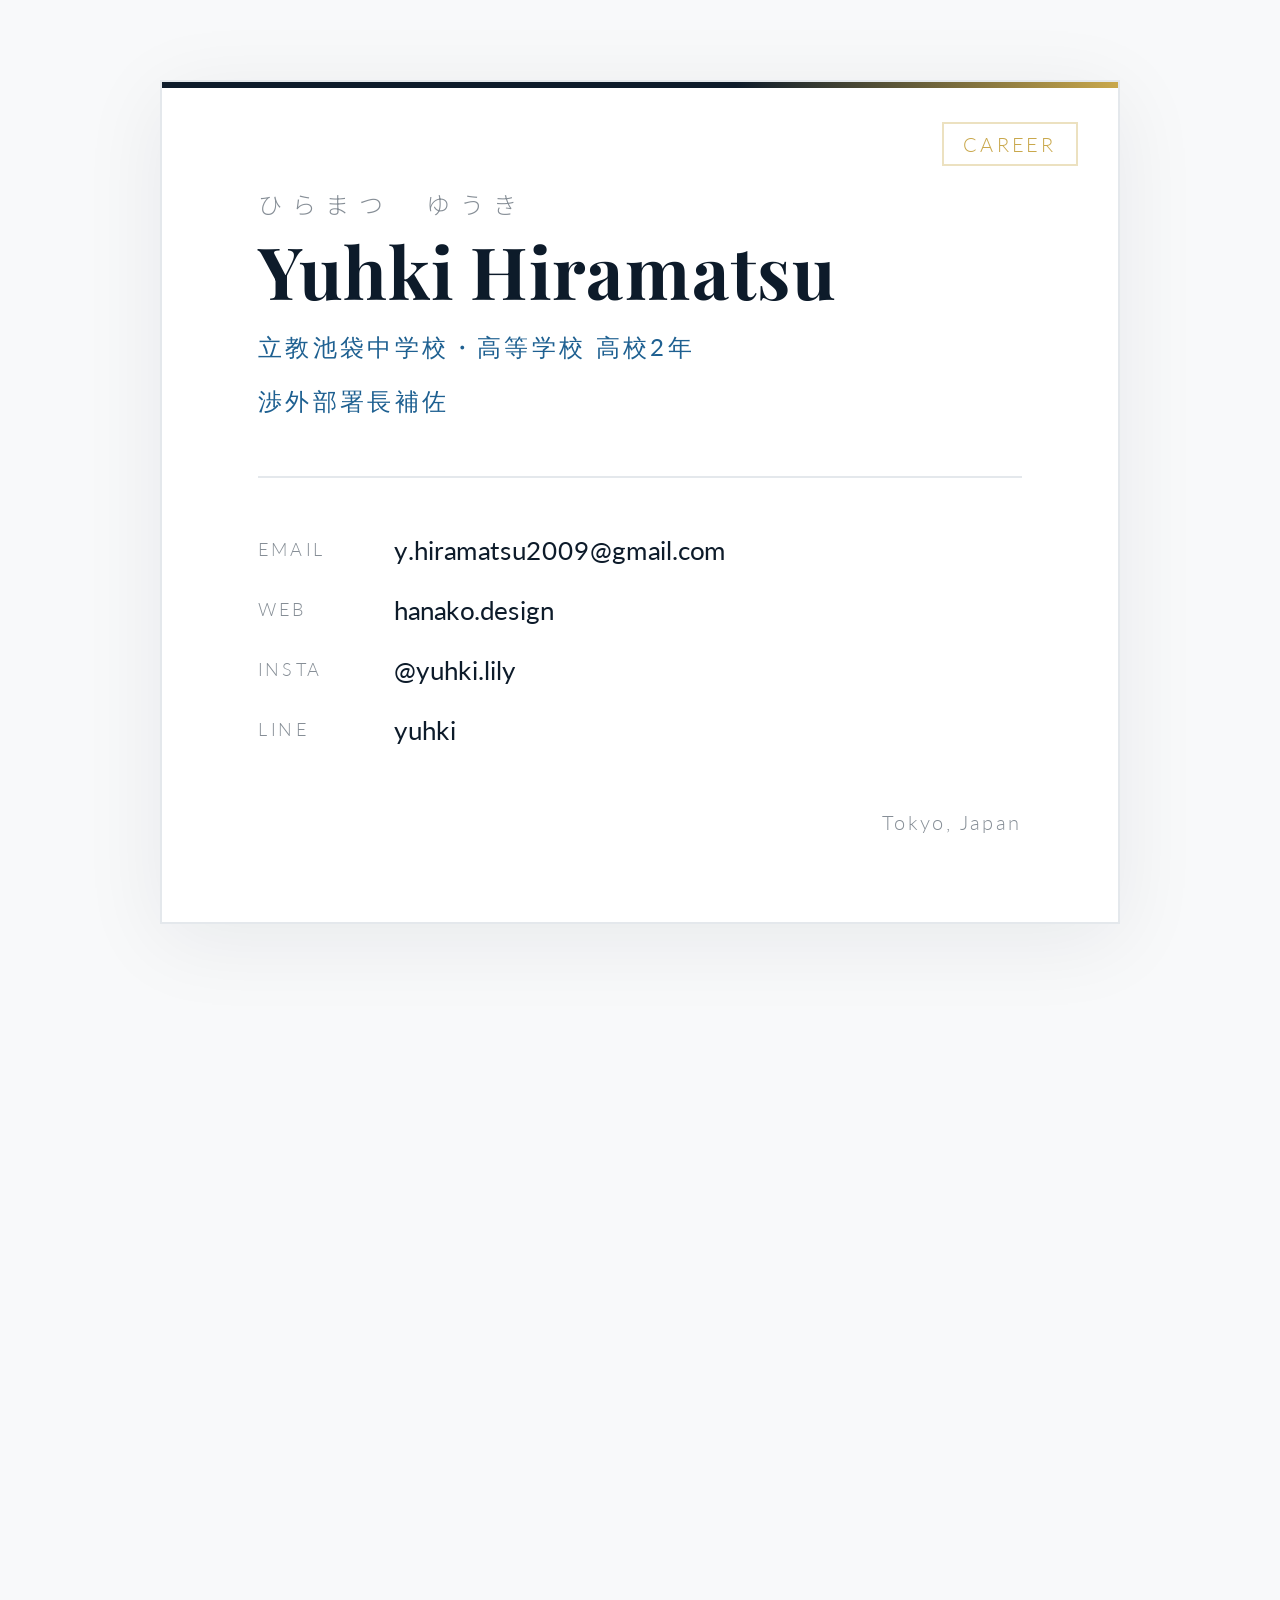
==== index.html @ eb60b6d4 "Add files via upload" ====
<!DOCTYPE html>
<html lang="en">
<head>
  <meta charset="UTF-8" />
  <meta name="viewport" content="width=device-width, initial-scale=1.0" />
  <title>Hanako Yamada</title>

  <!-- Fonts -->
  <link rel="preconnect" href="https://fonts.googleapis.com" />
  <link rel="preconnect" href="https://fonts.gstatic.com" crossorigin />
  <link href="https://fonts.googleapis.com/css2?family=Playfair+Display:wght@400;700&family=Noto+Sans+JP:wght@300&family=Lato:wght@300;400&display=swap" rel="stylesheet" />

  <!-- CSS -->
  <link rel="stylesheet" href="style.css" />
</head>

<body>
  <div class="card">
    <a href="career.html" class="lang">Career</a>

    <p class="name-ja">ひらまつ　ゆうき</p>
    <h1 class="name-en">Yuhki Hiramatsu</h1>
    <p class="role">立教池袋中学校・高等学校 高校2年</p>
    <p class="role">渉外部署長補佐</p>

    <div class="divider"></div>

    <div class="links">
      <a class="link-item" href="y.hiramatsu2009@gmail.com">
        <span class="link-type">Email</span>
        <span class="link-value">y.hiramatsu2009@gmail.com</span>
      </a>

      <a class="link-item" href="https://hanako.design" target="_blank">
        <span class="link-type">Web</span>
        <span class="link-value">hanako.design</span>
      </a>

      <a class="link-item" href="https://www.instagram.com/yuhki.lily/" target="_blank">
        <span class="link-type">insta</span>
        <span class="link-value">@yuhki.lily</span>
      </a>

      <a class="link-item" href="https://line.me/ti/p/O_eZ1T2oKX" target="_blank">
        <span class="link-type">LINE</span>
        <span class="link-value">yuhki</span>
      </a>
    </div>

    <p class="footer-note">Tokyo, Japan</p>
  </div>
</body>
</html>
---- style.css ----
*, *::before, *::after {
  box-sizing: border-box;
  margin: 0;
  padding: 0;
}

:root {
  --navy: #0d1b2a;
  --gold: #c9a84c;
  --gold-light: #e2c46e;
  --blue: #1e6091;
  --white: #ffffff;
  --off-white: #f8f9fa;
  --gray: #868e96;
  --border: #e4e8ec;
}

body {
  background: var(--off-white);
  color: var(--navy);
  font-family: 'Lato', sans-serif;
  font-weight: 300;
  min-height: 100vh;
  display: flex;
  align-items: flex-start;
  justify-content: center;
  padding: 40px 20px;
  transform: scale(2);
  transform-origin: top center;
}

.card {
  background: var(--white);
  border: 1px solid var(--border);
  max-width: 480px;
  width: 100%;
  padding: 52px 48px 44px;
  box-shadow: 0 8px 40px rgba(13,27,42,.07);
  position: relative;
  opacity: 0;
  animation: fadeIn .7s .2s forwards;
  
}

.card::before {
  content: '';
  position: absolute;
  top: 0; left: 0; right: 0;
  height: 3px;
  background: linear-gradient(90deg, var(--navy) 60%, var(--gold) 100%);
}

@keyframes fadeIn {
  from {
    opacity: 0;
    transform: translateY(12px);
  }
  to {
    opacity: 1;
    transform: translateY(0);
  }
}

.lang {
  position: absolute;
  top: 20px;
  right: 20px;
  font-size: 10px;
  letter-spacing: .14em;
  text-transform: uppercase;
  color: var(--gold);
  text-decoration: none;
  border: 1px solid rgba(201,168,76,.35);
  padding: 4px 10px;
  transition: background .2s, color .2s;
}

.lang:hover {
  background: var(--gold);
  color: var(--navy);
}

.name-ja {
  font-family: 'Noto Sans JP', sans-serif;
  font-weight: 300;
  font-size: 12px;
  letter-spacing: .4em;
  color: var(--gray);
  margin-bottom: 6px;
}

.name-en {
  font-family: 'Playfair Display', serif;
  font-size: 36px;
  font-weight: 700;
  color: var(--navy);
  line-height: 1.1;
  letter-spacing: .01em;
}

.role {
  margin-top: 10px;
  font-size: 12px;
  letter-spacing: .14em;
  text-transform: uppercase;
  color: var(--blue);
  font-weight: 400;
}

.divider {
  height: 1px;
  background: var(--border);
  margin: 28px 0;
}

.links {
  display: flex;
  flex-direction: column;
  gap: 14px;
}

.link-item {
  display: flex;
  align-items: center;
  gap: 14px;
  text-decoration: none;
  color: var(--navy);
  transition: color .2s;
}

.link-item:hover {
  color: var(--blue);
}

.link-type {
  font-size: 9px;
  letter-spacing: .18em;
  text-transform: uppercase;
  color: var(--gray);
  width: 54px;
  flex-shrink: 0;
}

.link-value {
  font-size: 13px;
  font-weight: 400;
}

.footer-note {
  margin-top: 32px;
  font-size: 10px;
  letter-spacing: .1em;
  color: var(--gray);
  text-align: right;
}
/* ===== Career Page ===== */

.timeline {
  display: flex;
  flex-direction: column;
  gap: 28px;
}

.timeline-item {
  position: relative;
  padding-left: 18px;
  border-left: 2px solid var(--border);
}

.timeline-item::before {
  content: '';
  position: absolute;
  left: -6px;
  top: 4px;
  width: 10px;
  height: 10px;
  background: var(--gold);
  border-radius: 50%;
}

.timeline-date {
  font-size: 11px;
  letter-spacing: .12em;
  color: var(--gray);
  margin-bottom: 4px;
}

.timeline-title {
  font-size: 16px;
  font-weight: 400;
  margin-bottom: 2px;
}

.timeline-org {
  font-size: 13px;
  color: var(--blue);
  margin-bottom: 6px;
}

.timeline-desc {
  font-size: 12px;
  color: var(--gray);
  line-height: 1.6;
}

.timeline-item {
  opacity: 0;
  transform: translateY(10px);
  animation: fadeUp .6s forwards;
}

.timeline-item:nth-child(1) { animation-delay: 0.1s; }
.timeline-item:nth-child(2) { animation-delay: 0.3s; }
.timeline-item:nth-child(3) { animation-delay: 0.5s; }
.timeline-item:nth-child(4) { animation-delay: 0.7s; }

@keyframes fadeUp {
  to {
    opacity: 1;
    transform: translateY(0);
  }
}
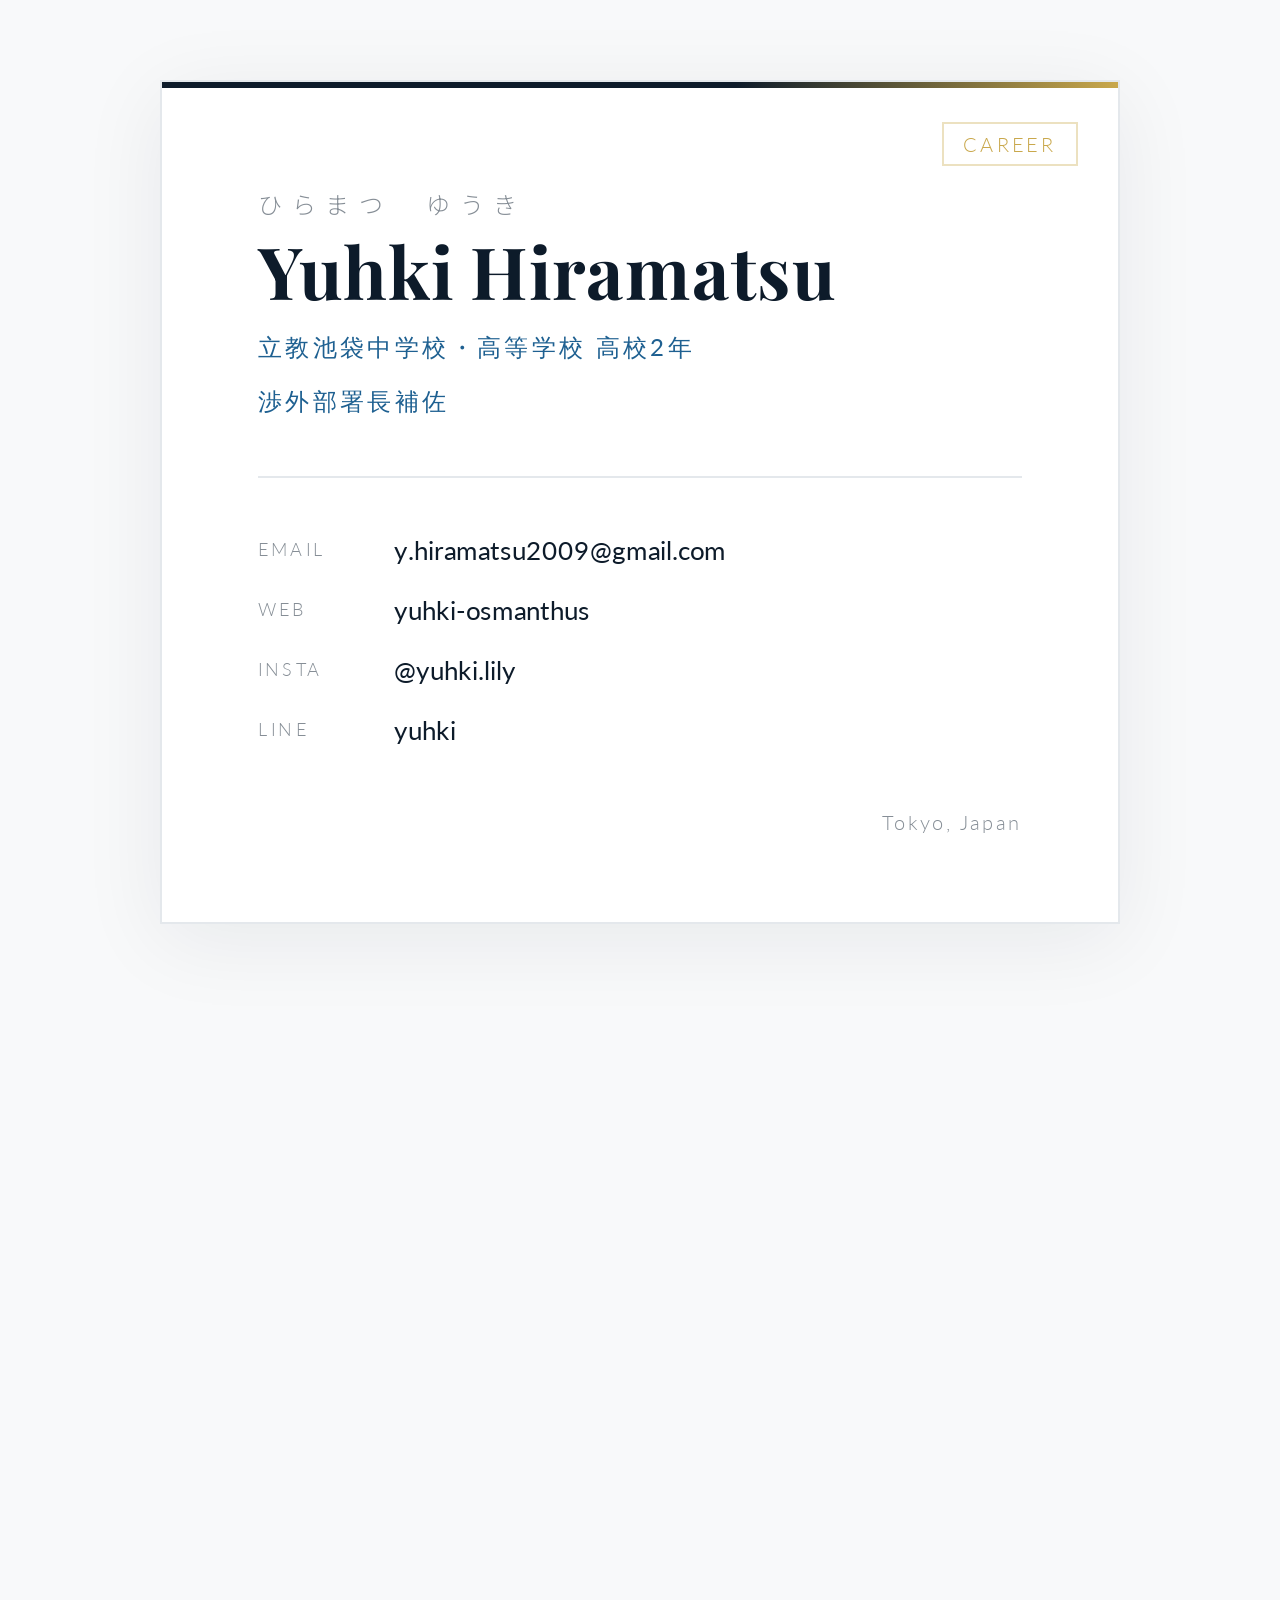
==== commit 279522bf: "Update index.html" ====
--- a/index.html
+++ b/index.html
@@ -31,9 +31,9 @@
         <span class="link-value">y.hiramatsu2009@gmail.com</span>
       </a>
 
-      <a class="link-item" href="https://hanako.design" target="_blank">
+      <a class="link-item" href="https://yuhki-osmanthus.github.io/meishi/index.html" target="_blank">
         <span class="link-type">Web</span>
-        <span class="link-value">hanako.design</span>
+        <span class="link-value">yuhki-osmanthus</span>
       </a>
 
       <a class="link-item" href="https://www.instagram.com/yuhki.lily/" target="_blank">
@@ -50,4 +50,4 @@
     <p class="footer-note">Tokyo, Japan</p>
   </div>
 </body>
-</html>+</html>
